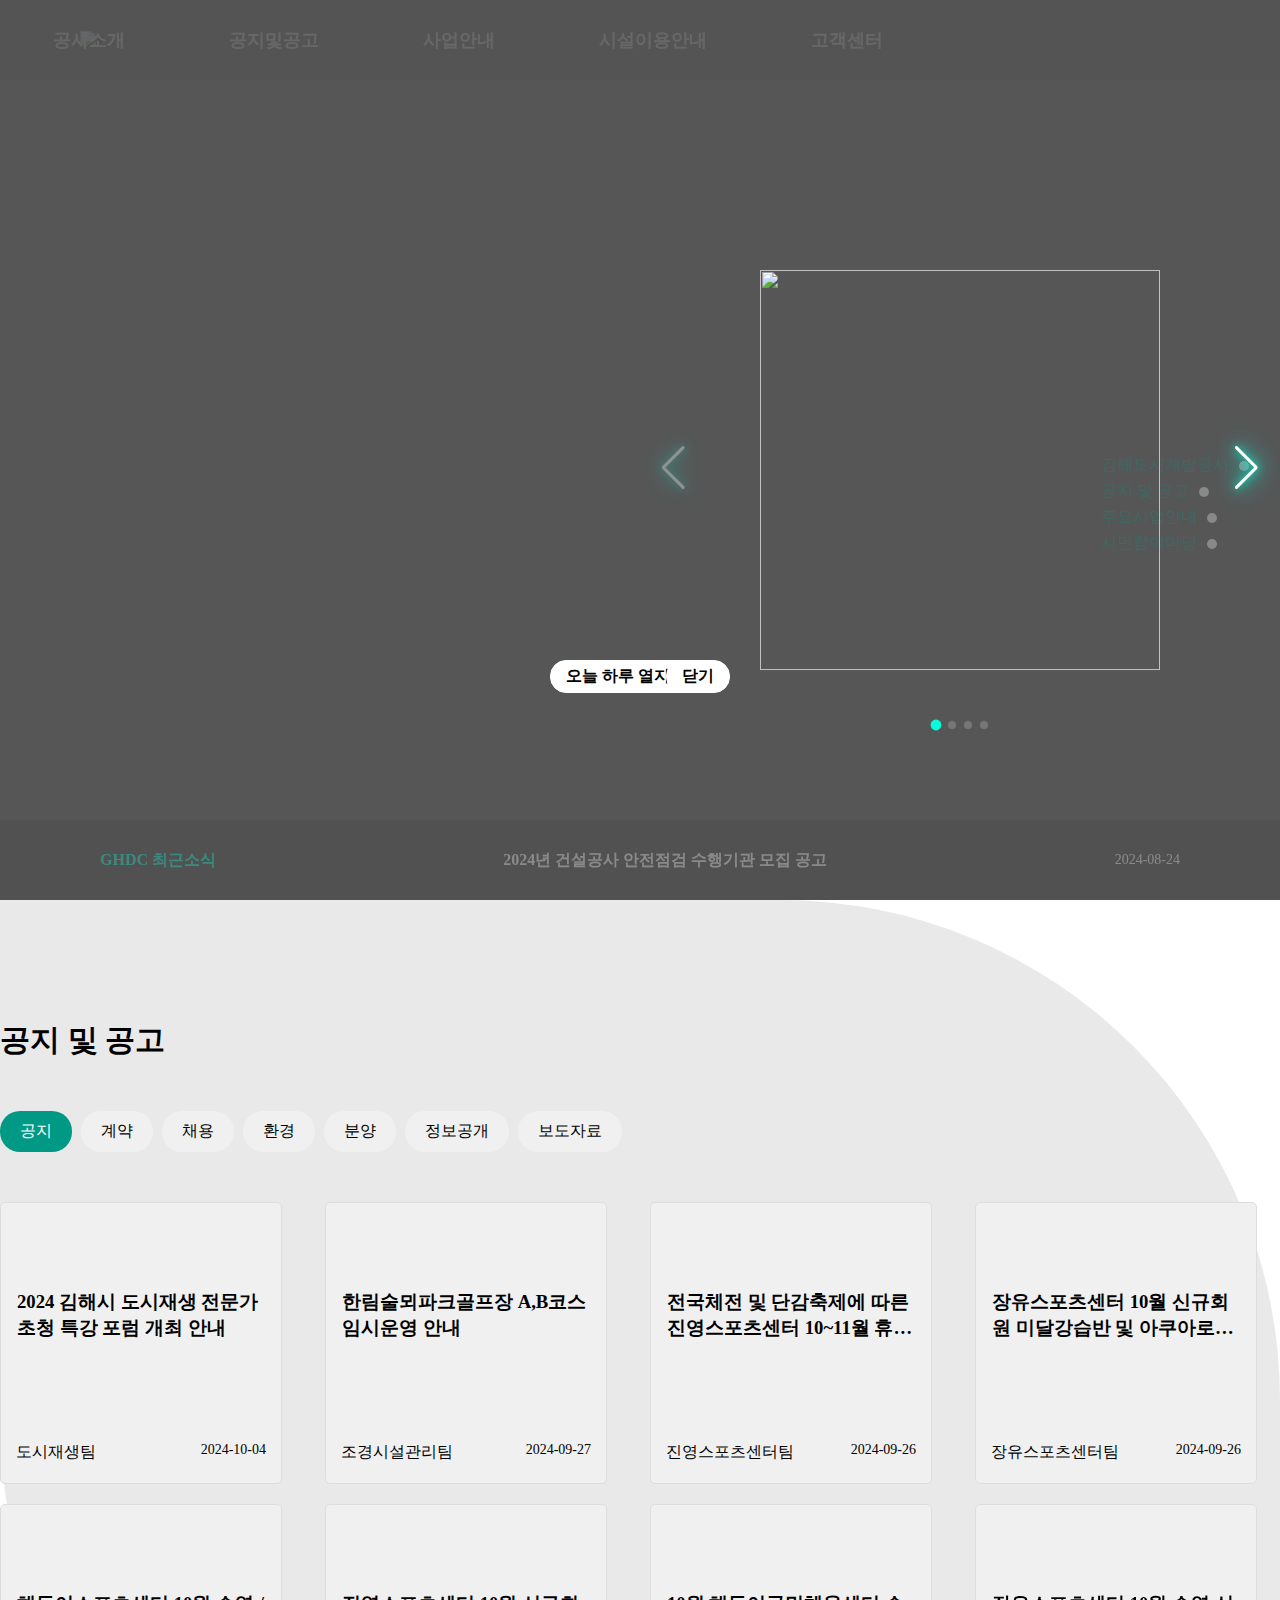
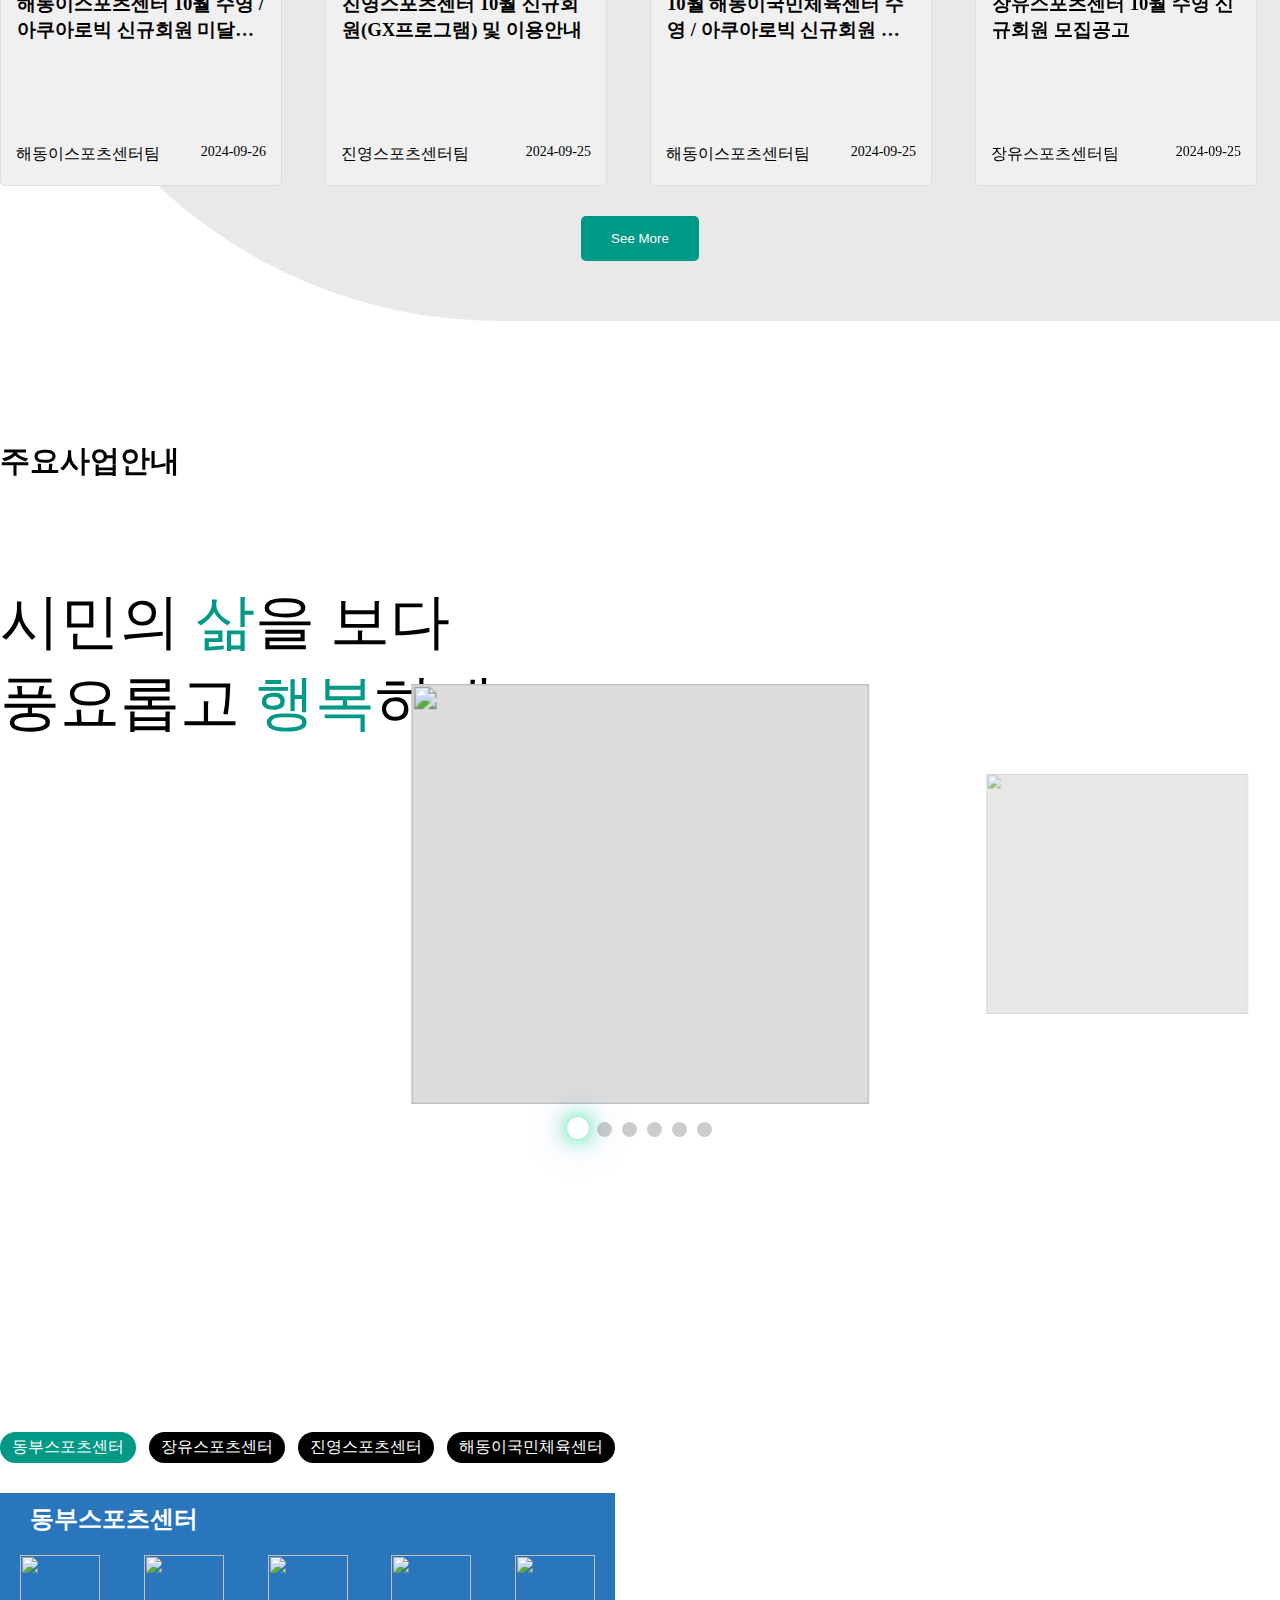
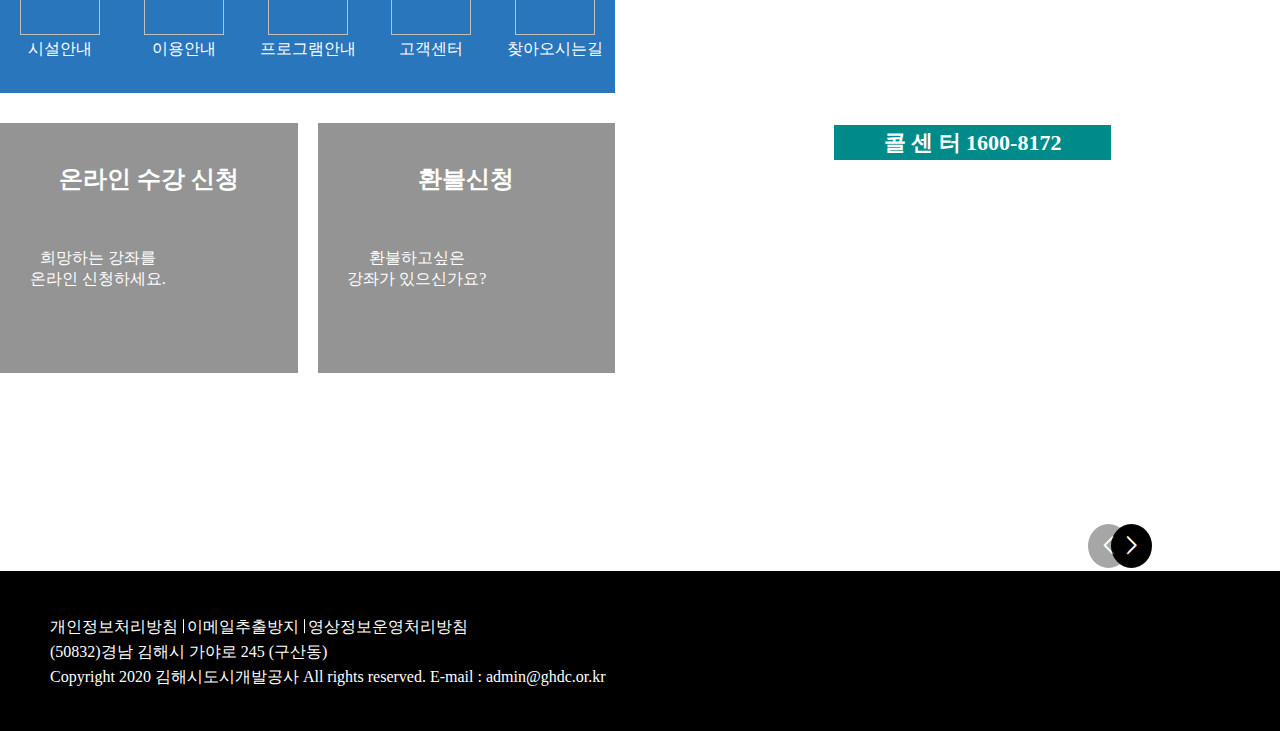
==== index.html @ c556600b "테스트 첫번째 기록" ====
<!DOCTYPE html>
<html lang="en">
  <head>
    <meta charset="UTF-8" />
    <meta http-equiv="X-UA-Compatible" content="IE=edge" />
    <meta name="viewport" content="width=device-width, initial-scale=1.0" />
    <title>Document</title>
    <link
      href="https://hangeul.pstatic.net/hangeul_static/css/NanumMiRaeNaMu.css"
      rel="stylesheet"
    />
    <link rel="stylesheet" href="style.css" />
    <link
      rel="stylesheet"
      href="https://cdn.jsdelivr.net/npm/swiper@11/swiper-bundle.min.css"
    />
  </head>
  <body>
    <div class="main_wrap">
      <div class="popup">
        <div class="swiper mySwiper">
          <div class="swiper-wrapper">
            <div class="swiper-slide">
              <img src="./images/popup1.png" alt="" />
            </div>
            <div class="swiper-slide">
              <img src="./images/popup2.png" alt="" />
            </div>
            <div class="swiper-slide">
              <img src="./images/popup3.png" alt="" />
            </div>
            <div class="swiper-slide">
              <img src="./images/popup4.png" alt="" />
            </div>
          </div>
          <div class="swiper-button-next"></div>
          <div class="swiper-button-prev"></div>
          <div class="swiper-pagination"></div>
        </div>
        <a href="#none" class="todayClose">오늘 하루 열지 않기</a>
        <a href="#none" class="popupClose">닫기</a>
      </div>
      <header>
        <div class="logo"><img src="./images/logo.png" alt="#" /></div>
        <div class="h-menu">
          <a href="#">공사소개</a>
          <a href="#">공지및공고</a>
          <a href="#">사업안내</a>
          <a href="#">시설이용안내</a>
          <a href="#">고객센터</a>
        </div>
        <div class="h-icon">
          <a href="#" class="callOpen"
            ><img src="./images/call.png" alt=""
          /></a>
          <a href="SubLogin.html"><img src="./images/login.png" alt="" /></a>
          <a href="#" class="hamOpen"
            ><img src="./images/hamburger.png" alt=""
          /></a>
        </div>
        <div class="callModal">
          <div class="callBox">
            <div class="modaltitle">
              <h1>부서별 대표 전화번호</h1>
              <a href="#none" class="callClose"
                ><img src="./images/closewhite.png" alt=""
              /></a>
            </div>
            <div class="phoneBook">
              <table>
                <thead>
                  <tr>
                    <th>부서명</th>
                    <th>전화번호</th>
                    <th>팩스번호</th>
                  </tr>
                </thead>
                <tbody>
                  <tr>
                    <td>안전감사팀</td>
                    <td>055-331-7311</td>
                    <td>055-320-0412</td>
                  </tr>
                  <tr>
                    <td>기획경영팀</td>
                    <td>055-323-7310</td>
                    <td>055-323-7318</td>
                  </tr>
                  <tr>
                    <td>개발사업팀</td>
                    <td>055-320-0461~5</td>
                    <td>055-320-0466</td>
                  </tr>
                  <tr>
                    <td>재무회계팀</td>
                    <td>055-320-0450</td>
                    <td>055-331-0454</td>
                  </tr>
                  <tr>
                    <td>체육시설관리팀</td>
                    <td>055-320-0452</td>
                    <td>055-331-0454</td>
                  </tr>
                  <tr>
                    <td>해동이슈포츠센터팀</td>
                    <td>055-321-8445~7</td>
                    <td>055-321-8448</td>
                  </tr>
                  <tr>
                    <td>장유스포츠센터팀</td>
                    <td>055-330-7338</td>
                    <td>055-330-7339</td>
                  </tr>
                  <tr>
                    <td>동부스포츠센터팀</td>
                    <td>055-336-3318</td>
                    <td>055-336-3320</td>
                  </tr>
                  <tr>
                    <td>진영스포츠센터팀</td>
                    <td>055-343-2800</td>
                    <td>055-343-2801</td>
                  </tr>
                  <tr>
                    <td>김해문화의전당운영팀</td>
                    <td>055-320-1234</td>
                    <td>055-320-1235</td>
                  </tr>
                  <tr>
                    <td>김해예술창작스튜디오팀</td>
                    <td>055-333-5678</td>
                    <td>055-333-5679</td>
                  </tr>
                  <tr>
                    <td>생활문화운동센터팀</td>
                    <td>055-123-4567</td>
                    <td>055-123-4568</td>
                  </tr>
                  <tr>
                    <td>가축분뇨처리팀</td>
                    <td>055-343-7022</td>
                    <td>055-343-7024</td>
                  </tr>
                </tbody>
              </table>
              <div class="callModal-imgwrap">
                <img src="./images/modalcall.png" alt="" />
                <img src="./images/modalcircle.png" alt="" />
                <img src="./images/modalback.png" alt="" />
              </div>
            </div>
          </div>
        </div>
      </header>
      <div class="middle">
        <h1>
          미래를 열어가는 명품도시 창조 <br />
          시민이 만족하는 전국 최고의 공기업
        </h1>
        <div class="input-wrap">
          <input type="search" value="검색어를 입력하세요." id="searchInput" />
        </div>
      </div>
      <div class="side-nav">
        <a href="#">김해도시개발공사</a>
        <a href="#sec02">공지 및 공고</a>
        <a href="#sec03">주요사업안내</a>
        <a href="#sec04">시민참여마당</a>
      </div>
      <div class="new">
        <span>GHDC 최근소식</span>
        <span>2024년 건설공사 안전점검 수행기관 모집 공고</span>
        <span>2024-08-24</span>
      </div>
    </div>
    <div class="hamModal">
      <div class="hamModalwrap">
        <div class="ham-left">
          <img src="./images/logo.png" alt="" />
          <p>공사소개</p>
          <p>공지/공고</p>
          <p>사업안내</p>
          <p>시설이용안내</p>
          <p>고객센터</p>
        </div>
        <div class="ham-right">
          <a href="#none" class="hamClose"
            ><img src="./images/hamClose.png" alt=""
          /></a>
          <ul class="ul1">
            <li><a href="#none">인사말</a></li>
            <li><a href="#none">연혁</a></li>
            <li><a href="#none">사규</a></li>
            <li><a href="#none">조직부서안내</a></li>
            <li><a href="#none">찾아오시는길</a></li>
          </ul>
          <ul class="ul2">
            <li><a href="#none">공지사항</a></li>
            <li><a href="#none">계약</a></li>
            <li><a href="#none">환경정보</a></li>
            <li><a href="#none">분양정보</a></li>
            <li><a href="#none">채용공고</a></li>
            <li><a href="#none">정보공개</a></li>
            <li><a href="#none">보도자료</a></li>
          </ul>
          <ul class="ul3">
            <li><a href="#none">개발사업</a></li>
            <li><a href="#none">건설대행사업</a></li>
            <li><a href="#none">시설운영대행사업</a></li>
          </ul>
          <ul class="ul4">
            <li><a href="#none">스포츠센터</a></li>
            <li><a href="#none">화목맑은물순환센터</a></li>
            <li><a href="#none">진영맑은물순환센터</a></li>
            <li><a href="#none">온라인 견학신청</a></li>
          </ul>
          <ul class="ul5">
            <li><a href="#none">고객제안</a></li>
            <li><a href="#none">자주하는질문</a></li>
            <li><a href="#none">문자알리미</a></li>
            <li><a href="#none">민원신청</a></li>
            <li><a href="#none">고객의 소리</a></li>
            <li><a href="#none">칭찬합니다</a></li>
          </ul>
        </div>
      </div>
    </div>
    <section class="sec02" id="sec02">
      <div class="sec02-wrap">
        <h2>공지 및 공고</h2>
        <div class="sec02-tabs">
          <button class="tab active" data-category="공지">공지</button>
          <button class="tab" data-category="계약">계약</button>
          <button class="tab" data-category="채용">채용</button>
          <button class="tab" data-category="환경">환경</button>
          <button class="tab" data-category="분양">분양</button>
          <button class="tab" data-category="정보공개">정보공개</button>
          <button class="tab" data-category="보도자료">보도자료</button>
        </div>
        <div id="content-area"></div>
        <button id="load-more">See More</button>
      </div>
    </section>
    <section class="sec03" id="sec03">
      <div class="sec03-wrap">
        <h2>주요사업안내</h2>
        <div class="sec03-bigtext">
          <span
            >시민의 <span class="white">삶</span>을 보다 <br />
            풍요롭고 <span class="white">행복</span>하게</span
          >
        </div>
        <div class="swiper mySwiper02">
          <div class="swiper-wrapper">
            <div class="swiper-slide">
              <img
                src="./images/sec03jangu.png"
                data-hover-src="./images/sec03jangho.png"
                alt=""
              />
            </div>
            <div class="swiper-slide">
              <img
                src="./images/sec03bongan.png"
                data-hover-src="./images/sec03ho2.png"
                alt=""
              />
            </div>
            <div class="swiper-slide">
              <img
                src="./images/sec03gungang.png"
                data-hover-src="./images/sec03ho3.png"
                alt=""
              />
            </div>
            <div class="swiper-slide">
              <img
                src="./images/sec03munhwa.png"
                data-hover-src="./images/sec03ho4.png"
                alt=""
              />
            </div>
            <div class="swiper-slide">
              <img
                src="./images/sec03noin.png"
                data-hover-src="./images/sec03ho5.png"
                alt=""
              />
            </div>
            <div class="swiper-slide">
              <img
                src="./images/sec03bullam.png"
                data-hover-src="./images/sec03ho6.png"
                alt=""
              />
            </div>
          </div>
          <div class="swiper-pagination"></div>
        </div>
      </div>
    </section>
    <section class="sec04" id="sec04">
      <div class="sec04-inner">
        <div class="sec04title">
          <h1>시민참여마당</h1>
        </div>
        <div class="sec04-share">
          <div class="sec04-left">
            <div class="tabs">
              <a href="#none" class="tab-link active" data-tab="box1"
                >동부스포츠센터</a
              >
              <a href="#none" class="tab-link" data-tab="box2"
                >장유스포츠센터</a
              >
              <a href="#none" class="tab-link" data-tab="box3"
                >진영스포츠센터</a
              >
              <a href="#none" class="tab-link" data-tab="box4"
                >해동이국민체육센터</a
              >
            </div>
            <div class="centerBox active" id="box1">
              <h2>동부스포츠센터</h2>
              <div class="centerBox-desc">
                <div>
                  <img src="./images/sec4house.png" alt="" />
                  <p>시설안내</p>
                </div>
                <div>
                  <img src="./images/sec4alarm.png" alt="" />
                  <p>이용안내</p>
                </div>
                <div>
                  <img src="./images/sec4program.png" alt="" />
                  <p>프로그램안내</p>
                </div>
                <div>
                  <img src="./images/sec4headset.png" alt="" />
                  <p>고객센터</p>
                </div>
                <div>
                  <img src="./images/sec4ping.png" alt="" />
                  <p>찾아오시는길</p>
                </div>
              </div>
            </div>
            <div class="centerBox" id="box2">
              <h2>장유스포츠센터</h2>
              <div class="centerBox-desc">
                <div>
                  <img src="./images/sec4house.png" alt="" />
                  <p>시설안내</p>
                </div>
                <div>
                  <img src="./images/sec4alarm.png" alt="" />
                  <p>이용안내</p>
                </div>
                <div>
                  <img src="./images/sec4program.png" alt="" />
                  <p>프로그램안내</p>
                </div>
                <div>
                  <img src="./images/sec4headset.png" alt="" />
                  <p>고객센터</p>
                </div>
                <div>
                  <img src="./images/sec4ping.png" alt="" />
                  <p>찾아오시는길</p>
                </div>
              </div>
            </div>
            <div class="centerBox" id="box3">
              <h2>진영스포츠센터</h2>
              <div class="centerBox-desc">
                <div>
                  <img src="./images/sec4house.png" alt="" />
                  <p>시설안내</p>
                </div>
                <div>
                  <img src="./images/sec4alarm.png" alt="" />
                  <p>이용안내</p>
                </div>
                <div>
                  <img src="./images/sec4program.png" alt="" />
                  <p>프로그램안내</p>
                </div>
                <div>
                  <img src="./images/sec4headset.png" alt="" />
                  <p>고객센터</p>
                </div>
                <div>
                  <img src="./images/sec4ping.png" alt="" />
                  <p>찾아오시는길</p>
                </div>
              </div>
            </div>
            <div class="centerBox" id="box4">
              <h2>해동이국민체육센터</h2>
              <div class="centerBox-desc">
                <div>
                  <img src="./images/sec4house.png" alt="" />
                  <p>시설안내</p>
                </div>
                <div>
                  <img src="./images/sec4alarm.png" alt="" />
                  <p>이용안내</p>
                </div>
                <div>
                  <img src="./images/sec4program.png" alt="" />
                  <p>프로그램안내</p>
                </div>
                <div>
                  <img src="./images/sec4headset.png" alt="" />
                  <p>고객센터</p>
                </div>
                <div>
                  <img src="./images/sec4ping.png" alt="" />
                  <p>찾아오시는길</p>
                </div>
              </div>
            </div>
            <div class="quick">
              <div class="online">
                <h2>온라인 수강 신청</h2>
                <div class="online-desc">
                  <span
                    >희망하는 강좌를 <br />
                    온라인 신청하세요.</span
                  >
                  <img src="./images/online.png" alt="" />
                </div>
              </div>
              <div class="money">
                <h2>환불신청</h2>
                <div class="money-desc">
                  <span
                    >환불하고싶은<br />
                    강좌가 있으신가요?</span
                  >
                  <img src="./images/money.png" alt="" />
                </div>
              </div>
            </div>
          </div>
          <div class="sec04-right">
            <h3>CUSTOMER CENTER</h3>
            <div class="boldtext">
              <span>신뢰받는 기업이</span> 되도록<br />
              <span>최선의 노력</span>을 다하겠습니다.
            </div>
            <div class="rightImgwrap">
              <div class="rightImg">
                <img src="./images/sec4head.png" alt="" />
                <p>고객제안</p>
              </div>
              <div class="rightImg">
                <a href="Pagination.html">
                  <img src="./images/sec4que.png" alt="" />
                  <p>자주하는질문</p>
                </a>
              </div>
              <div class="rightImg">
                <img src="./images/sec4message.png" alt="" />
                <p>문자알리미</p>
              </div>
              <div class="rightImg">
                <img src="./images/sec4clipboard.png" alt="" />
                <p>민원신청</p>
              </div>
              <div class="rightImg">
                <img src="./images/sec4sound.png" alt="" />
                <p>고객의소리</p>
              </div>
              <div class="rightImg">
                <img src="./images/sec4up.png" alt="" />
                <p>칭찬합니다</p>
              </div>
            </div>
            <div class="callcenter"><a href="">콜 센 터 1600-8172</a></div>
          </div>
        </div>
      </div>
    </section>
    <div class="f-bannerWrap">
      <div class="swiper mySwiper03">
        <div class="swiper-wrapper">
          <div class="swiper-slide">
            <img src="./images/f-banner01.png" alt="" />
          </div>
          <div class="swiper-slide">
            <img src="./images/f-banner02.png" alt="" />
          </div>
          <div class="swiper-slide">
            <img src="./images/f-banner03.png" alt="" />
          </div>
          <div class="swiper-slide">
            <img src="./images/f-banner04.png" alt="" />
          </div>
          <div class="swiper-slide">
            <img src="./images/f-banner05.png" alt="" />
          </div>
          <div class="swiper-slide">
            <img src="./images/f-banner06.png" alt="" />
          </div>
          <div class="swiper-slide">
            <img src="./images/f-banner07.png" alt="" />
          </div>
          <div class="swiper-slide">
            <img src="./images/f-banner08.png" alt="" />
          </div>
          <div class="swiper-slide">
            <img src="./images/f-banner09.png" alt="" />
          </div>
          <div class="swiper-slide">
            <img src="./images/f-banner10.png" alt="" />
          </div>
          <div class="swiper-slide">
            <img src="./images/f-banner11.png" alt="" />
          </div>
        </div>
      </div>
      <div class="swiper-button-next"></div>
      <div class="swiper-button-prev"></div>
    </div>
    <footer>
      <div class="f-inner">
        <div class="f-logo"><img src="./images/logo.png" alt="" /></div>
        <div>
          <span>개인정보처리방침</span>
          <span>이메일추출방지</span>
          <span>영상정보운영처리방침</span>
          <p>(50832)경남 김해시 가야로 245 (구산동)</p>
          <p>
            Copyright 2020 김해시도시개발공사 All rights reserved. E-mail :
            admin@ghdc.or.kr
          </p>
        </div>
      </div>
    </footer>
  </body>
  <script src="https://cdn.jsdelivr.net/npm/swiper@11/swiper-bundle.min.js"></script>
  <script>
    var swiper = new Swiper(".mySwiper", {
      cssMode: true,
      navigation: {
        nextEl: ".swiper-button-next",
        prevEl: ".swiper-button-prev",
      },
      pagination: {
        el: ".swiper-pagination",
      },
      autoplay: { delay: 2500, disableOnInteraction: false },
      mousewheel: true,
      keyboard: true,
    });
  </script>
  <script>
    var swiper = new Swiper(".mySwiper02", {
      slidesPerView: 1,
      spaceBetween: 80,
      centeredSlides: true,
      initialSlide: 0, // 첫 번째 슬라이드가 가운데로 보이도록 설정
      pagination: {
        el: ".swiper-pagination",
        clickable: true,
      },
      autoplay: { delay: 2500, disableOnInteraction: false },
      breakpoints: {
        768: {
          slidesPerView: 3,
          spaceBetween: 150,
        },
      },
    });
  </script>
  <script>
    var swiper = new Swiper(".mySwiper03", {
      slidesPerView: 7,
      spaceBetween: 20,
      navigation: {
        nextEl: ".swiper-button-next",
        prevEl: ".swiper-button-prev",
      },
      autoplay: { delay: 2500, disableOnInteraction: false },
    });
  </script>
  <script src="js.js"></script>
</html>
---- style.css ----
* {
  margin: 0;
  padding: 0;
  text-decoration: none;
  list-style: none;
}
.main_wrap {
  position: relative;
  width: 100%;
  height: 100vh;
  background-image: url(./images/main.png);
  background-size: 100% 100%;
  animation: mainwrap 30s infinite;
}
@keyframes mainwrap {
  0% {
    background-size: 100% 100%;
  }
  50% {
    background-size: 110% 110%;
  }

  100% {
    background-size: 120% 120%;
  }
}
header {
  position: fixed;
  top: 0;
  left: 0;
  width: 100%;
  background-color: rgba(0, 0, 0, 0.164);
  display: flex;
  align-items: center;
  justify-content: space-between;
  height: 80px;
  opacity: 0.1;
  z-index: 10;
}

.logo {
  margin-left: 80px;
  cursor: pointer;
}
.h-menu {
  margin-left: -300px;
}
.h-menu a {
  color: white;
  margin: 0 50px;
  font-weight: bold;
  font-size: 18px;
  position: relative;
}

.h-menu a::after {
  content: "";
  position: absolute;
  width: 0%;
  height: 4px;
  background-color: #00ffdd;
  top: -120%;
  left: 50%;
  transform: translateX(-50%);
  transition: width 0.3s;
}

.h-menu a:hover::after {
  width: 100%;
}
.h-icon {
  margin-right: 80px;
}
.h-icon a {
  padding: 0 10px;
}

.callModal {
  position: fixed;
  width: 1920px;
  height: 200%;
  background-color: rgba(0, 0, 0, 0.664);
  display: none;
}
.callBox {
  position: absolute;
  top: 53%;
  left: 50%;
  text-align: center;
  color: white;
  width: 600px;
  height: 700px;
  transform: translateX(-50%);
  background-color: #009985;
  border-radius: 15px;
  display: none;
}
.modaltitle {
  display: flex;
  justify-content: center;
  padding: 20px 0;
}
.modaltitle a {
  position: absolute;
  top: 0;
  right: 0;
  margin: 10px 10px 0 0;
}
.phoneBook {
  color: black;
  background-color: #fff;
  height: 75%;
  width: 96%;
  margin: auto;
}
.phoneBook table {
  margin: auto;
  line-height: 35px;
  width: 100%;
}
.phoneBook tbody tr:nth-child(odd) {
  background-color: #009985;
  color: white;
}
.callModal-imgwrap {
  margin-top: 25px;
  display: flex;
  justify-content: center;
  gap: 120px;
  align-items: center;
}
.hamModal {
  display: none;
}
.hamModalwrap {
  width: 100%;
  height: 100vh;
  background-color: white;
  display: flex;
  justify-content: space-between;
  position: relative;
}
.ham-left {
  padding-left: 100px;
  flex: 2;
  text-align: left;
  background: #009985;
}
.ham-left img {
  margin-top: 30px;
  width: 70%;
  cursor: pointer;
}
.ham-left p {
  margin-top: 80px;
  font-size: 24px;
  font-weight: bold;
  cursor: pointer;
  color: #fff;
  width: 170px;
}
.ham-right {
  flex: 8;
  line-height: 100px;
  margin: 130px 150px 0 150px;
}

.hamClose {
  position: absolute;
  top: 3%;
  right: 3%;
}
.ham-right ul {
  display: flex;
  justify-content: start;
  font-size: 18px;
}
.ul2,
.ul3,
.ul4,
.ul5 {
  margin-top: 10px;
}

.ham-right ul li a {
  color: black;
  font-weight: bold;
  margin-right: 60px;
  position: relative;
  transition: 0.2s;
}
.ham-right ul li a:hover {
  color: #009985;
}
.ham-right ul li a::after {
  position: absolute;
  content: "";
  width: 0;
  height: 3px;
  bottom: -30%;
  left: 50%;
  transform: translateX(-50%);
  transition: 0.3s;
  background-color: #009985;
}
.ham-right ul li a:hover::after {
  width: 100%;
}
.middle {
  text-align: center;
  display: none;
}
.input-wrap {
  position: relative;
}
.input-wrap::after {
  position: absolute;
  content: "";
  width: 30px;
  height: 30px;
  background: url(./images/search.png) no-repeat;
  top: 45%;
  right: 38%;
  cursor: pointer;
}
.middle h1 {
  padding-top: 380px;
  font-size: 50px;
  text-align: center;
  color: white;
  text-shadow: 0 0 8px #00ffdd, 0 0 20px #00ffdd, 0 0 30px #00ffdd;
  animation: glow 1.5s ease-in-out infinite alternate;
}
@keyframes glow {
  0% {
    text-shadow: 0 0 8px #00ffdd, 0 0 20px #00ffdd, 0 0 30px #00ffdd;
  }
  100% {
    text-shadow: 0 0 15px #00ffdd, 0 0 30px #00ffdd, 0 0 45px #00ffdd;
  }
}
.middle input {
  margin-top: 20px;
  background-color: transparent;
  border: 5px solid white;
  padding: 15px 120px;
  color: #fff;
  font-size: 20px;
}
.middle input:focus {
  outline: none;
}

input[type="search"]::-webkit-search-cancel-button {
  -webkit-appearance: none;
  appearance: none;
}
.side-nav {
  position: fixed;
  top: 50%;
  right: 4%;
  opacity: 0.3;
}

.side-nav a {
  display: block;
  color: #009985;
  margin-top: 5px;
  position: relative;
}
.side-nav a:hover {
  color: white;
  text-shadow: 0 0 8px #00ffdd, 0 0 20px #00ffdd, 0 0 30px #00ffdd;
  animation: glow 1.5s ease-in-out infinite alternate;
}
.side-nav a::after {
  content: "";
  width: 10px;
  height: 10px;
  background-color: white;
  position: absolute;
  border-radius: 50%;
  margin-left: 10px;
  top: 50%;
  transform: translateY(-50%);
}
.side-nav a.active {
  color: #ff4500;
  font-weight: bold;
}

.new {
  width: 100%;
  height: 80px;
  align-items: center;
  display: flex;
  justify-content: space-between;
  color: white;
  position: absolute;
  bottom: 0;
  background-color: rgba(0, 0, 0, 0.164);
  font-weight: bold;
  cursor: pointer;
  opacity: 0.3;
}

.new span:nth-child(1) {
  color: #00ffdd;
  padding-left: 100px;
  position: relative;
}
.new span:nth-child(1)::before {
  position: absolute;
  content: "";
  width: 30px;
  height: 30px;
  top: -10%;
  left: 30%;
  background: url(./images/newsound.png);
}

.new span:nth-child(3) {
  font-size: 14px;
  font-weight: 300;
  margin-right: 100px;
}
.popup {
  background-color: rgba(0, 0, 0, 0.664);
  width: 1920px;
  height: 100vh;
  margin: auto;
}
.mySwiper {
  text-align: center;
  width: 100%;
  height: 99vh;
  position: relative;
}
.mySwiper .swiper-wrapper img {
  width: 400px;
  height: 400px;
  margin-top: 270px;
  cursor: pointer;
}
.mySwiper .swiper-button-next,
.mySwiper .swiper-button-prev {
  color: white !important;
  text-shadow: 0 0 8px #00ffdd, 0 0 20px #00ffdd, 0 0 30px #00ffdd;
  animation: glow 1.5s ease-in-out infinite alternate;
  margin: 0 650px;
}
.mySwiper .swiper-pagination {
  margin-bottom: 150px;
}
.mySwiper .swiper-pagination-bullet {
  background-color: #fff !important;
}

.mySwiper .swiper-pagination-bullet-active {
  background-color: #00ffdd !important;
  transform: scale(1.35);
}
.popup a {
  color: #000;
  border-radius: 1rem;
  padding: 5px 15px;
  border: 1px solid white;
  background-color: #fff;
  font-weight: bold;
  z-index: 1;
}
.todayClose {
  position: absolute;
  bottom: 23%;
  left: 43%;
}
.popupClose {
  position: absolute;
  bottom: 23%;
  right: 43%;
}
/* 섹션2 */

.sec02 {
  width: 100%;
  height: inherit;
  background-color: rgba(128, 128, 128, 0.171);
  border-radius: 0 500px 0 500px;
}
.sec02-wrap {
  width: 1280px;
  margin: auto;
  padding-bottom: 30px;
}
.sec02-wrap h2 {
  padding-top: 120px;
  font-size: 30px;
  color: #000;
  font-weight: bold;
}

.tab {
  margin-top: 50px;
  background-color: #f0f0f0;
  border: none;
  padding: 10px 20px;
  cursor: pointer;
  margin-right: 5px;
  font-size: 16px;
  border-radius: 20px;
  transition: 0.3s;
}
.tab.active {
  background-color: #009985;
  color: white;
}
.tab:hover {
  background-color: #009985;
  transform: scale(1.05);
  box-shadow: 0 6px 12px rgba(0, 0, 0, 0.3);
  filter: brightness(1.1);
  cursor: pointer;
}

#content-area {
  margin-top: 50px;
  width: 100%;
  display: grid;
  grid-template-columns: repeat(4, 1fr);
  gap: 20px;
}

#content-area div {
  width: 250px;
  height: 250px;
  background-color: #f0f0f0;
  border: 1px solid #ddd;
  padding: 15px;
  border-radius: 5px;
  position: relative;
  cursor: pointer;
  transition: 0.2s;
}
#content-area div:hover {
  color: black;
  transform: scale(1.05);
  box-shadow: 0 6px 12px rgba(0, 0, 0, 0.3);
  filter: brightness(1.1);
}
#content-area div h3 {
  margin-top: 70px;
  border: 1px solid #f0f0f0;
  display: -webkit-box;
  -webkit-box-orient: vertical;
  -webkit-line-clamp: 2;
  overflow: hidden;
  text-overflow: ellipsis;
}
#content-area div p {
  display: flex;
  justify-content: space-between;
  margin-top: 100px;
}
#content-area div p span {
  font-size: 14px;
}
#load-more {
  background-color: #009985;
  color: white;
  border: none;
  padding: 15px 30px;
  margin: 30px auto;
  display: block;
  cursor: pointer;
  border-radius: 5px;
  transition: 0.3s;
}

#load-more:hover {
  color: black;
  background-color: #009985;
  transform: scale(1.05);
  box-shadow: 0 6px 12px rgba(0, 0, 0, 0.3);
  filter: brightness(1.1);
  cursor: pointer;
}
.data-item {
  padding: 15px;
  margin-bottom: 10px;
  border: 1px solid #ddd;
  border-radius: 5px;
}
/* 섹션3 */
.sec03 {
  width: 100%;
  height: 100vh;
}
.sec03-wrap {
  width: 1280px;
  height: 100vh;
  overflow: hidden;
  margin: auto;
  position: relative;
}
.sec03-wrap .swiper-button-next {
  position: absolute;
  top: 30%;
  padding: 0 8px;
  border-radius: 50%;
  background-color: black;
}
.sec03-wrap .swiper-button-prev {
  position: absolute;
  top: 30%;
  left: 91%;
  padding: 0 8px;
  border-radius: 50%;
  background-color: black;
}
.sec03-wrap .swiper-button-next:after,
.sec03-wrap .swiper-button-prev:after {
  font-size: 20px;
  font-weight: bold;
  color: #fff;
  top: 50%;
  left: 50%;
}
.sec03-wrap h2 {
  padding-top: 120px;
  color: #000;
  font-weight: bold;
  font-size: 30px;
  margin-bottom: 100px;
}
.sec03-wrap span {
  font-size: 60px;
  font-weight: 500;
  font-family: "NanumMiRaeNaMu";
}
.white {
  font-size: 30px;
  color: #009985;
}
.mySwiper02.swiper {
  height: 300px;
  overflow: visible;
}

.mySwiper02 .swiper-wrapper .swiper-slide img {
  width: 100%;
  height: 100%;
  object-fit: cover;
  transition: 0.2s;
}
.mySwiper02 .swiper-wrapper .swiper-slide img:hover {
  cursor: pointer;
}
.mySwiper02 .swiper-wrapper .swiper-slide {
  background: #ddd;
  width: 200px;
  height: 300px;
  align-items: center;
  justify-content: center;
  transition: all 0.3s ease;
  opacity: 0.7;
  transform: scale(0.8);
}
.mySwiper02 .swiper-wrapper .swiper-slide-active {
  transform: scale(1.4) !important;
  opacity: 1 !important;
}
.mySwiper02 .swiper-pagination {
  margin-bottom: -110px;
}
.mySwiper02 .swiper-pagination-bullet {
  background-color: black;
  width: 15px;
  height: 15px;
  margin: 5px !important;
}
.mySwiper02 .swiper-pagination-bullet-active {
  background: url(./images/sec03bullet.png);
  width: 18px;
  height: 18px;
  box-shadow: 0 0 15px rgba(0, 242, 96, 0.8), 0 0 30px rgba(5, 117, 230, 0.6);
  transform: scale(1.2);
  transition: box-shadow 0.3s, transform 0.3s;
  animation: pulse 1.5s infinite;
}

@keyframes pulse {
  0% {
    transform: scale(1);
    box-shadow: 0 0 10px rgba(0, 242, 96, 0.5), 0 0 20px rgba(5, 117, 230, 0.4);
  }
  50% {
    transform: scale(1.3);
    box-shadow: 0 0 20px rgba(0, 242, 96, 1), 0 0 40px rgba(5, 117, 230, 0.8);
  }
  100% {
    transform: scale(1);
    box-shadow: 0 0 10px rgba(0, 242, 96, 0.5), 0 0 20px rgba(5, 117, 230, 0.4);
  }
}

/* 섹션4 */
.sec04 {
  width: 100%;
  height: 100vh;
  background: url(./images/sec4main.png) no-repeat;
  background-size: 100% 100%;
}

.sec04-inner {
  width: 1280px;
  height: 100vh;
  margin: auto;
  color: #fff;
}
.sec04-share {
  display: flex;
  margin-top: 50px;
}
.sec04title {
  width: 1280px;
  padding-top: 120px;
  margin: auto;
}
.sec04title h1 {
  color: #fff;
  font-size: 30px;
}
.sec04-left {
  flex: 1;
}
.sec04-right {
  flex: 1;
}
.tabs {
  margin-bottom: 30px;
  display: flex;
  justify-content: space-between;
}
.tabs a {
  color: #fff;
  background-color: #000;
  padding: 5px 12px;
  border-radius: 20px;
}
.tabs a:hover {
  background-color: #009985;
}
.centerBox {
  height: 200px;
  background-color: #2a76bc;
  padding: 0 10px;
}
.tab-link.active {
  background-color: #009985;
  color: #fff;
}
#box2 {
  background-color: #009985;
}
#box3 {
  background-color: #fff;
  color: #000;
}
#box4 {
  background-color: #3f5969;
}
.centerBox {
  display: none;
}
.centerBox.active {
  display: block;
}

.centerBox h2 {
  padding: 10px 0 10px 20px;
  margin-bottom: 10px;
}
.centerBox-desc {
  display: flex;
  justify-content: space-between;
  text-align: center;
}
.centerBox-desc div {
  width: 100px;
  height: 100px;
  text-align: center;
  cursor: pointer;
}
.centerBox-desc img {
  width: 80px;
  height: 80px;
}
.quick {
  margin-top: 30px;
  display: flex;
  justify-content: space-between;
  gap: 20px;
}
.online {
  flex: 1;
  height: 250px;
  position: relative;
  background-color: rgba(0, 0, 0, 0.418);
  cursor: pointer;
}
.online:hover {
  background-color: #008b8b3f;
  transform: scale(1.05);
  box-shadow: 0 6px 12px rgba(0, 0, 0, 0.3);
}
.online h2 {
  width: 100%;
  text-align: center;
  margin-top: 40px;
}
.online-desc {
  display: flex;
  align-items: center;
}
.online-desc span {
  position: absolute;
  text-align: center;
  top: 50%;
  left: 10%;
}
.online-desc img {
  position: absolute;
  top: 40%;
  right: 5%;
}
.money {
  flex: 1;
  height: 250px;
  position: relative;
  background-color: rgba(0, 0, 0, 0.418);
  cursor: pointer;
}
.money:hover {
  background-color: #008b8b3f;
  transform: scale(1.05);
  box-shadow: 0 6px 12px rgba(0, 0, 0, 0.3);
}
.money h2 {
  width: 100%;
  text-align: center;
  margin-top: 40px;
}
.money-desc {
  display: flex;
  align-items: center;
}
.money-desc span {
  position: absolute;
  text-align: center;
  top: 50%;
  left: 10%;
}
.money-desc img {
  position: absolute;
  top: 40%;
  right: 5%;
}
.sec04-right {
  text-align: center;
  margin-left: 50px;
  background: url(./images/sec4rightmain.png) no-repeat;
  background-size: 100% 100%;
}
.sec04-right h3 {
  margin: 20px 0;
}
.boldtext {
  font-size: 25px;
}
.boldtext span {
  font-weight: bold;
}
.rightImgwrap {
  margin-top: 20px;
  display: flex;
  justify-content: center;
  flex-wrap: wrap;
  gap: 20px 90px;
}
.rightImg {
  cursor: pointer;
}
.rightImg a {
  color: #fff;
}
.rightImg img {
  transition: transform 0.8s ease-in-out;
}
.rightImg:hover img {
  transform: rotateY(360deg);
}
.callcenter {
  margin-top: 50px;
}
.callcenter a {
  background-color: #008b8b;
  color: white;
  padding: 5px 50px;
  font-size: 22px;
  font-weight: 600;
}
/* 배너 */
.f-bannerWrap {
  width: 100%;
  height: 50px;
  position: relative;
}
.mySwiper03 {
  width: 1300px;
  margin: auto;
  height: 50px;
}
.mySwiper03 .swiper-wrapper .swiper-slide {
  width: 100%;
  height: 100%;
  position: relative;
}
.mySwiper03 .swiper-wrapper .swiper-slide img {
  position: absolute;
  top: 50%;
  left: 50%;
  transform: translate(-50%, -50%);
}
.f-bannerWrap .swiper-button-next {
  position: absolute;
  right: 10%;
  border-radius: 50%;
  background-color: #000;
  padding: 0 7px;
}

.f-bannerWrap .swiper-button-prev {
  position: absolute;
  left: 85%;
  padding: 0 7px;
  border-radius: 50%;
  background-color: #000;
}
.f-bannerWrap .swiper-button-prev:after,
.f-bannerWrap .swiper-button-next:after {
  font-size: 1.1rem;
  font-weight: 600;
  color: #fff;
}
/* 푸터 */
footer {
  width: 100%;
  background-color: #000;
  height: 160px;
  color: #fff;
}
footer span {
  position: relative;
  margin-right: 5px;
  cursor: pointer;
}
footer span::after {
  position: absolute;
  content: "";
  width: 1px;
  height: 80%;
  top: 50%;
  transform: translateY(-50%);
  background-color: white;
  margin-left: 5px;
}
footer span:nth-child(3)::after {
  display: none;
}
.f-inner {
  width: 1280px;
  margin: auto;
  display: flex;
  justify-content: start;
  height: 100%;
  align-items: center;
  gap: 50px;
  line-height: 25px;
}

/* 반응형 */
@media (max-width: 768px) {
  .popup {
    width: 100%;
  }
  .mySwiper .swiper-button-next,
  .mySwiper .swiper-button-prev {
    margin: 0 80px;
  }
  .callModal {
    width: 100%;
  }

  .todayClose {
    left: 31%;
  }
  .popupClose {
    right: 31%;
  }

  .ham-right {
    flex: 0;
    width: 100%;
    margin: 0;
  }

  .ham-left p {
    margin-top: 50px;
    width: 80%;
    text-align: center;
  }
  .ham-left p:hover {
    color: #000;
  }
  .ham-left ul {
    display: none;
    text-align: center;
    width: 80%;
    line-height: 35px;
  }
  .ham-left ul li a {
    color: #000;
    font-size: 20px;
    position: relative;
  }
  .ham-left ul li a:hover {
    color: #fff;
  }
  .ham-left ul li:nth-child(1) {
    margin-top: 15px;
  }
  header {
    display: flex;
    justify-content: space-between;
  }
  .h-menu {
    display: none;
  }
  .logo {
    margin-left: 40px;
  }
  .h-icon {
    margin-right: 40px;
  }
  .side-nav {
    display: none;
  }
  .middle h1 {
    font-size: 30px;
  }
  .middle input {
    border: 5px solid white;
    padding: 5px 50px;
  }
  .input-wrap::after {
    top: 45%;
    right: 28%;
  }
  .new {
    display: flex;
    justify-content: space-between;
  }
  .new span:nth-child(1) {
    padding-left: 50px;
  }
  .new span:nth-child(1)::before {
    top: -10%;
    left: 8%;
  }
  .new span:nth-child(3) {
    margin-right: 50px;
  }
  .sec02-wrap {
    width: 80%;
  }
  .sec02-tabs {
    display: flex;
  }
  .tab {
    padding: 8px 15px;
  }
  #content-area {
    display: grid;
    grid-template-columns: repeat(2, 1fr);
  }

  .sec03-wrap {
    width: 80%;
  }
  .sec03-bigtext {
    z-index: 999;
    text-align: center;
  }
  .mySwiper02 .swiper-wrapper .swiper-slide {
    width: 100%;
    height: 100%;
    margin-top: 80px;
  }
  .mySwiper02 .swiper-wrapper .swiper-slide img {
    width: 100%;
    height: 100%;
    object-fit: contain;
  }
  .mySwiper02 .swiper-wrapper .swiper-slide img[data-hover-src] {
    background-color: #fff;
  }
  .mySwiper02 .swiper-pagination {
    margin-bottom: -200px;
  }

  .sec04 {
    height: 100%;
    padding-bottom: 100px;
  }
  .sec04-inner {
    width: 80%;
    height: 100%;
  }
  .sec04-share {
    display: block;
  }
  .tabs a {
    padding: 3px 8px;
    margin: 2px;
  }
  .online-desc span {
    left: 7%;
  }
  .online-desc img {
    right: 3%;
  }
  .money-desc span {
    left: 8%;
  }
  .money-desc img {
    top: 45%;
    right: 5%;
  }
  .sec04-right {
    margin-top: 30px;
    margin-left: 0px;
    padding: 40px 0;
  }
  .f-bannerWrap .swiper-button-next,
  .f-bannerWrap .swiper-button-prev {
    display: none;
  }
  .f-inner {
    width: 80%;
  }
}
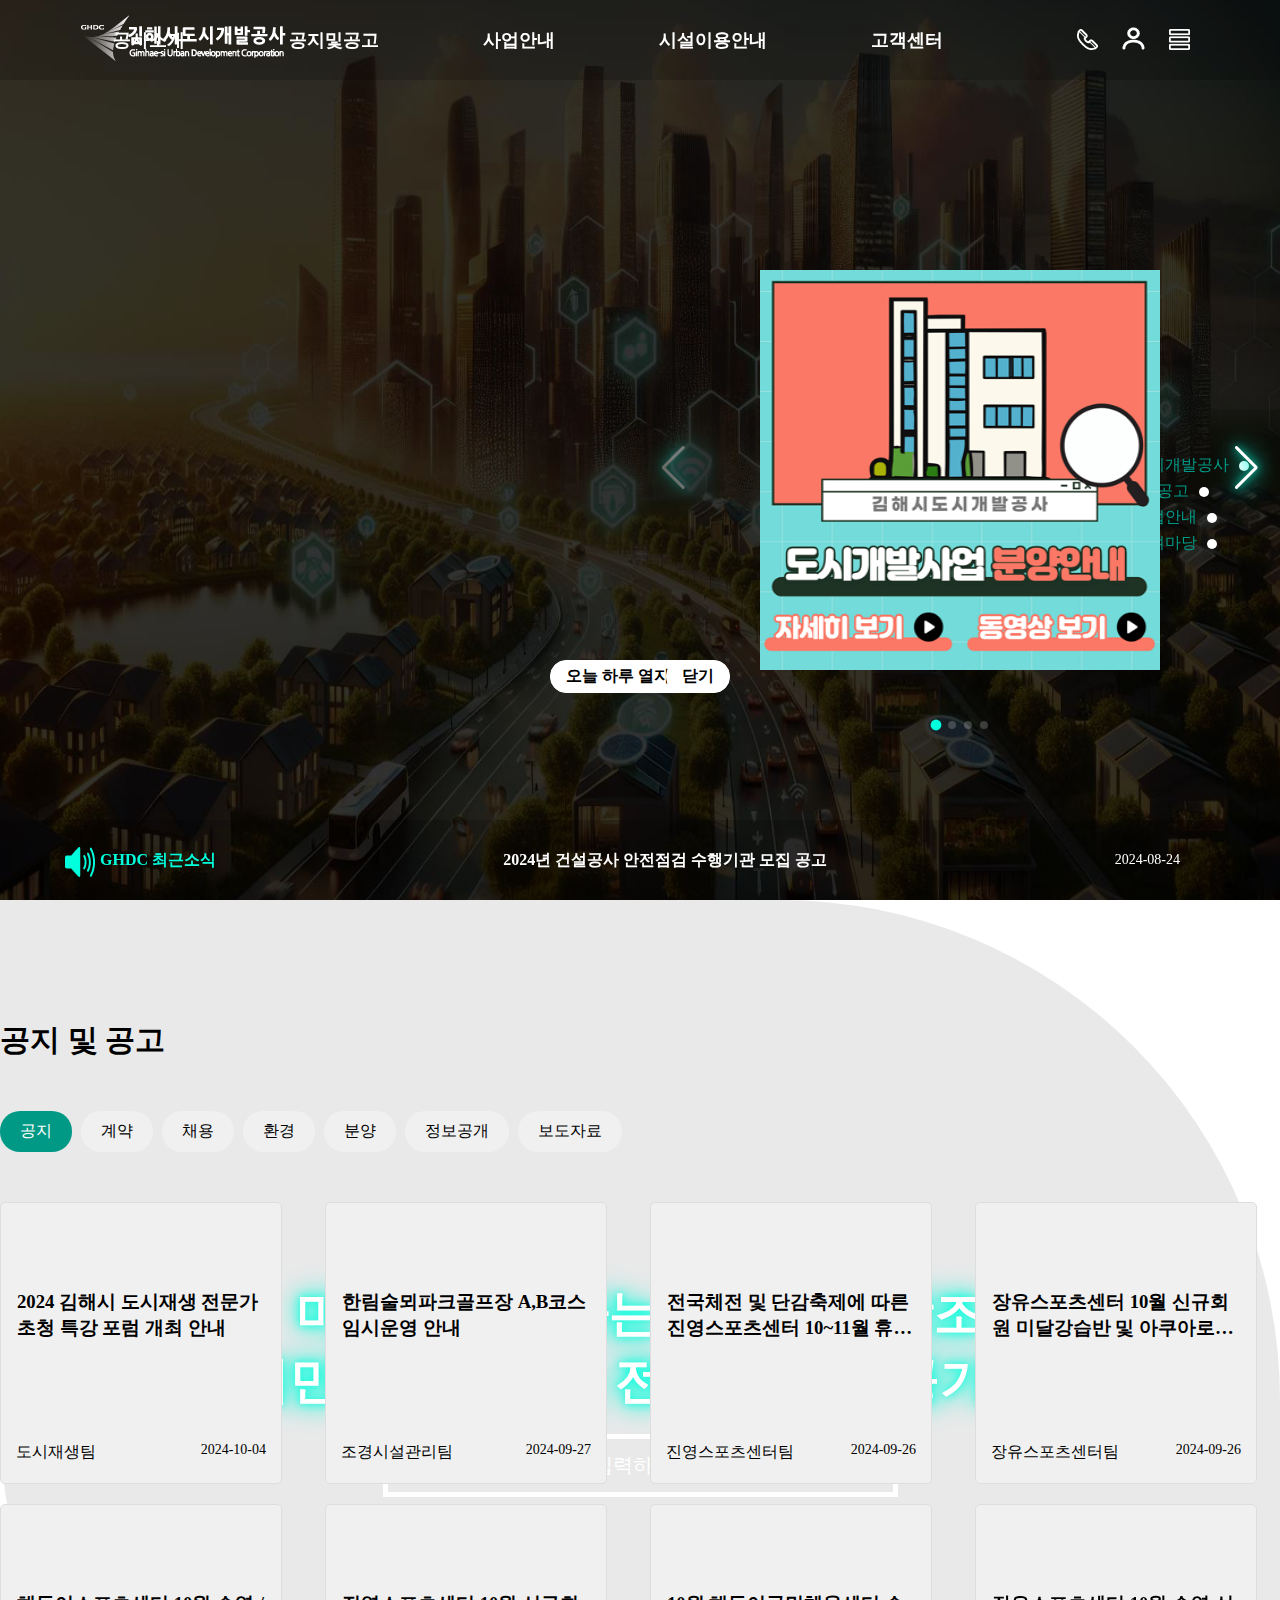
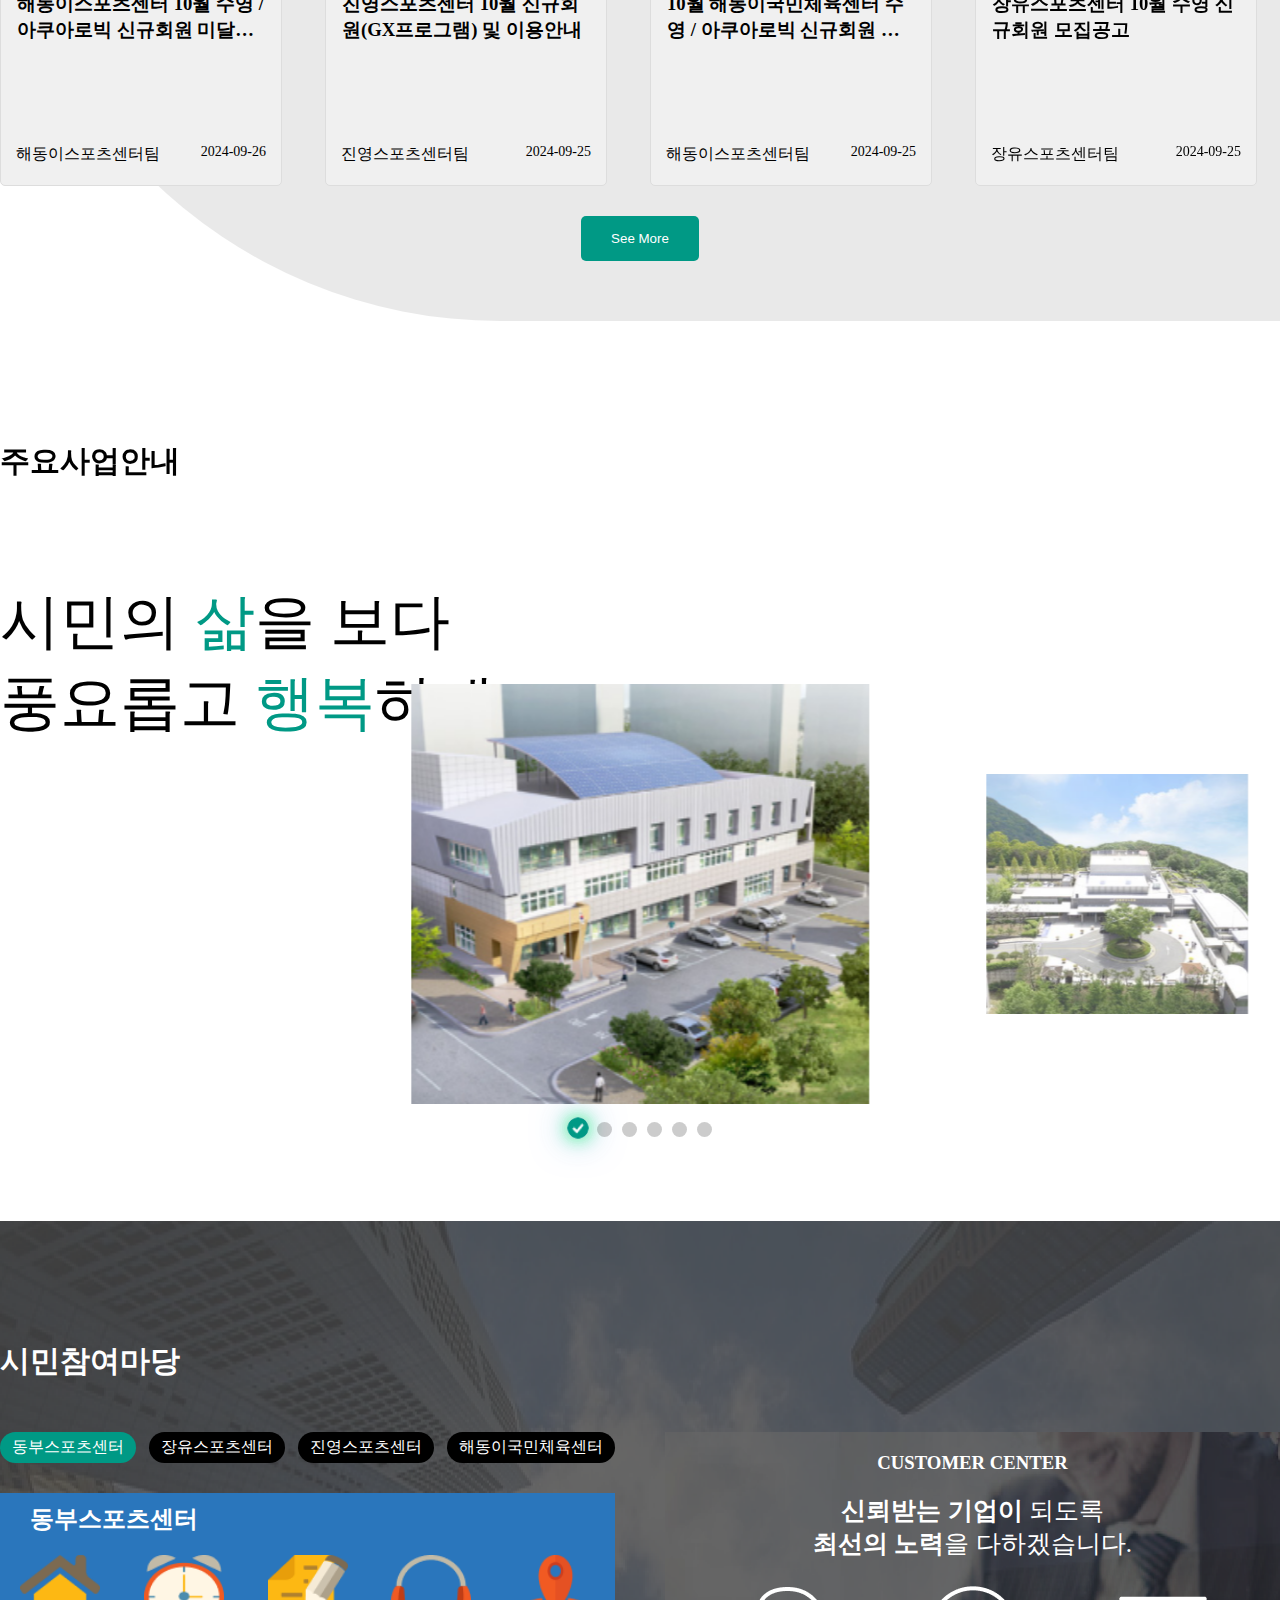
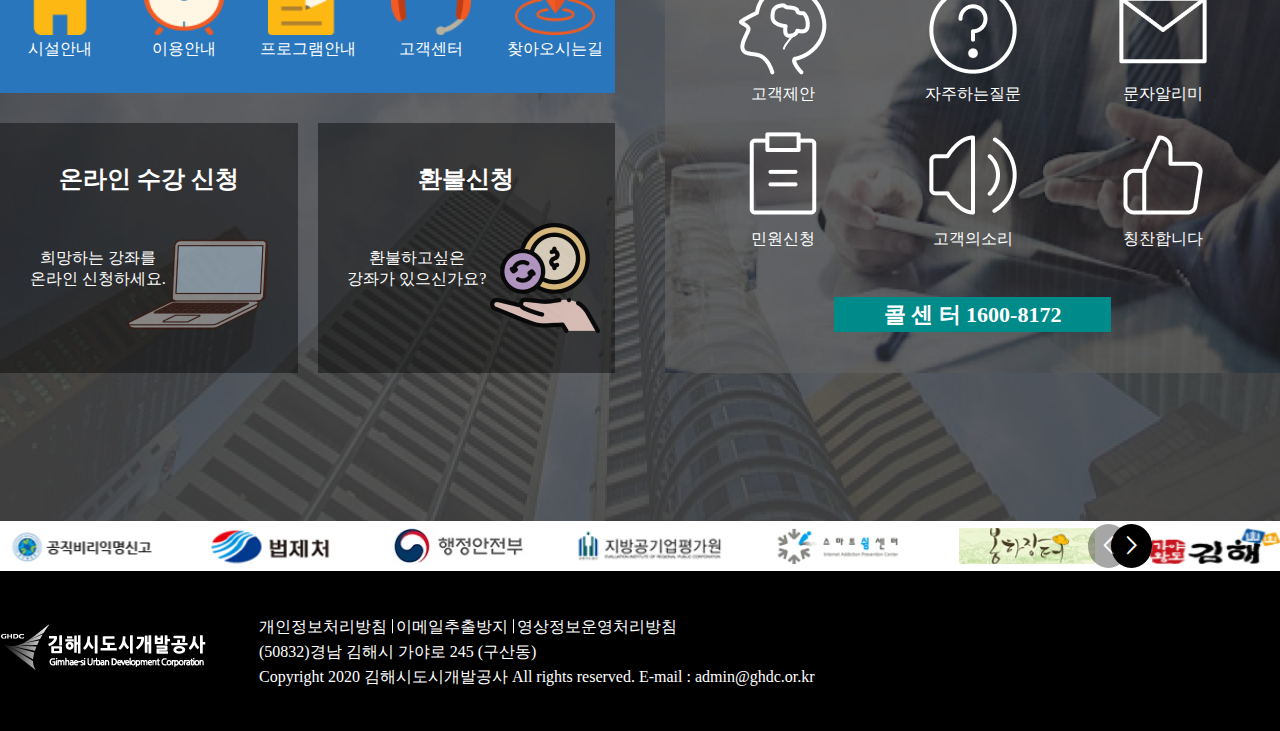
==== commit 9c815eca: "Add files via upload" ====
--- a/index.html
+++ b/index.html
@@ -47,7 +47,7 @@
           <a href="#">공지및공고</a>
           <a href="#">사업안내</a>
           <a href="#">시설이용안내</a>
-          <a href="#">고객센터</a>
+          <a href="Pagination.html">고객센터</a>
         </div>
         <div class="h-icon">
           <a href="#" class="callOpen"
@@ -455,10 +455,8 @@
                 <p>고객제안</p>
               </div>
               <div class="rightImg">
-                <a href="Pagination.html">
-                  <img src="./images/sec4que.png" alt="" />
-                  <p>자주하는질문</p>
-                </a>
+                <img src="./images/sec4que.png" alt="" />
+                <p>자주하는질문</p>
               </div>
               <div class="rightImg">
                 <img src="./images/sec4message.png" alt="" />
@@ -469,8 +467,10 @@
                 <p>민원신청</p>
               </div>
               <div class="rightImg">
-                <img src="./images/sec4sound.png" alt="" />
-                <p>고객의소리</p>
+                <a href="Pagination.html">
+                  <img src="./images/sec4sound.png" alt="" />
+                  <p>고객의소리</p>
+                </a>
               </div>
               <div class="rightImg">
                 <img src="./images/sec4up.png" alt="" />
--- a/style.css
+++ b/style.css
@@ -259,7 +259,7 @@
   position: fixed;
   top: 50%;
   right: 4%;
-  opacity: 0.3;
+  opacity: 1;
 }
 
 .side-nav a {
@@ -301,7 +301,7 @@
   background-color: rgba(0, 0, 0, 0.164);
   font-weight: bold;
   cursor: pointer;
-  opacity: 0.3;
+  opacity: 1;
 }
 
 .new span:nth-child(1) {
@@ -918,6 +918,18 @@
     margin-top: 50px;
     width: 80%;
     text-align: center;
+    position: relative;
+    background-color: white;
+    color: #008b8b;
+  }
+  .ham-left p::after {
+    position: absolute;
+    content: "";
+    top: 23%;
+    right: 20%;
+    width: 60px;
+    height: 30px;
+    background: url(./images/banhamp.png) no-repeat;
   }
   .ham-left p:hover {
     color: #000;
